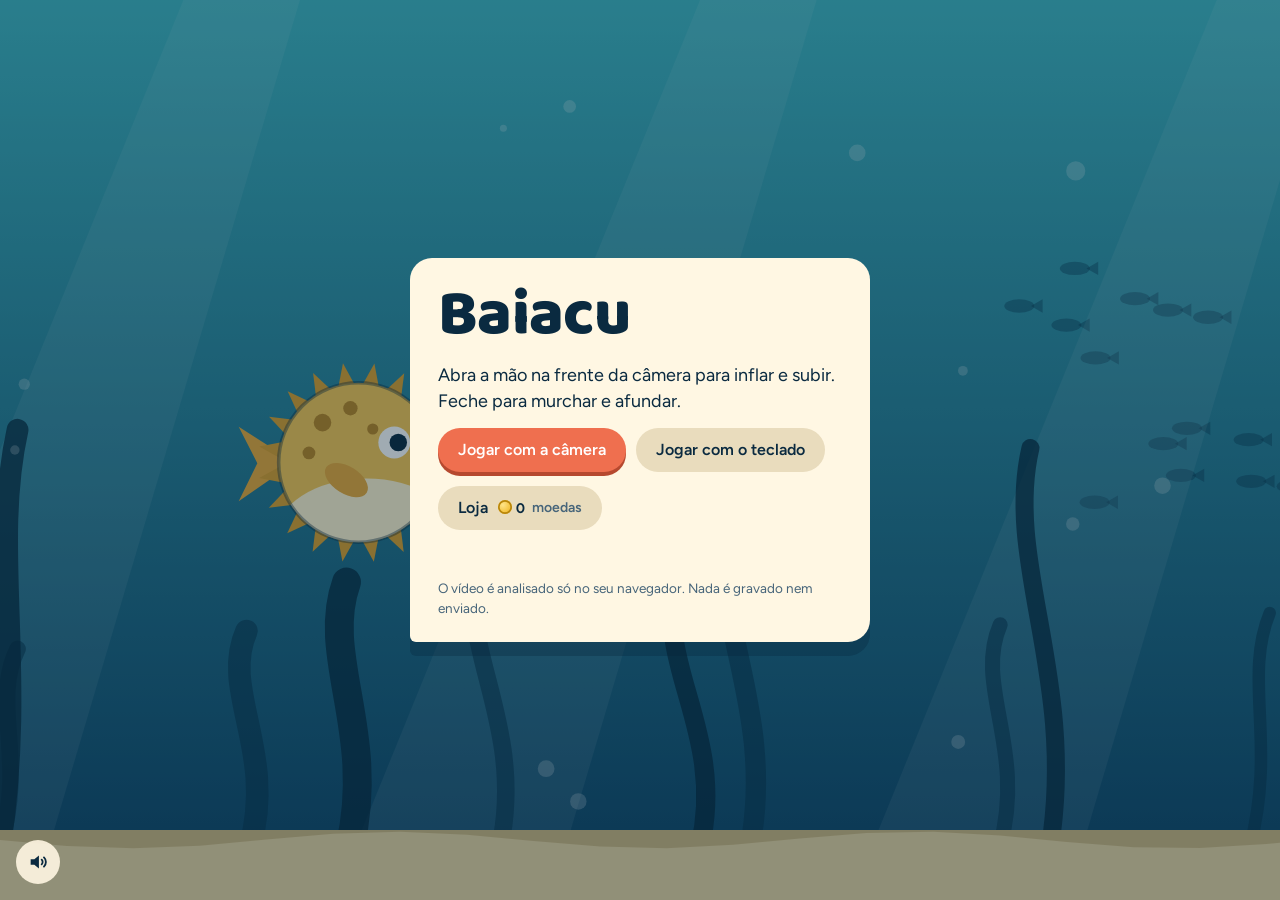
==== index.html @ 02e22b11 "Move arquivos para a raiz" ====
<!doctype html>
<html lang="pt-BR">
<head>
<meta charset="utf-8">
<meta name="viewport" content="width=device-width, initial-scale=1">
<title>Baiacu</title>
<link rel="preconnect" href="https://fonts.googleapis.com">
<link rel="stylesheet" href="https://fonts.googleapis.com/css2?family=Baloo+2:wght@600;800&family=Figtree:wght@400;600&display=swap">
<link rel="stylesheet" href="style.css">
</head>
<body>
<div id="stage">
  <canvas id="game" aria-label="Jogo Baiacu"></canvas>

  <button id="pauseBtn" hidden aria-label="Pausar">Pausar</button>

  <button id="soundBtn" aria-pressed="true" aria-label="Desligar o som">
    <svg viewBox="0 0 24 24" width="22" height="22" aria-hidden="true">
      <path d="M4 9h4l5-4v14l-5-4H4z" fill="currentColor"/>
      <g class="on" fill="none" stroke="currentColor" stroke-width="2" stroke-linecap="round">
        <path d="M16 9.5a3.5 3.5 0 0 1 0 5"/><path d="M18.5 7a7 7 0 0 1 0 10"/>
      </g>
      <g class="off" fill="none" stroke="currentColor" stroke-width="2" stroke-linecap="round">
        <path d="M16 9.5l5 5M21 9.5l-5 5"/>
      </g>
    </svg>
  </button>

  <div id="cam" hidden>
    <div id="camBox">
      <video id="video" playsinline muted></video>
      <canvas id="camOverlay" width="380" height="285"></canvas>
    </div>
    <div id="camInfo"><span>Abertura</span><div class="bar"><i id="camBar"></i></div><span id="camPct">0%</span></div>
  </div>

  <section id="tutorial" hidden aria-live="polite">
    <div id="tutGesture">
      <div id="tutStep" class="eyebrow">Passo 1 de 4</div>
      <h2 id="tutTitle">Mostre a mão para a câmera</h2>
      <p id="tutHint"></p>
      <p id="tutWarn" hidden>Não estou vendo a mão. Traga ela de volta para a frente da câmera.</p>
    </div>
    <div id="tutFinal" hidden>
      <div class="eyebrow">Pronto</div>
      <h2>Antes de mergulhar</h2>
      <ul>
        <li>Desvie dos corais. Nas <b>fendas estreitas</b> (rosa) o baiacu inflado não passa.</li>
        <li>Pegue as pérolas para ganhar pontos.</li>
        <li>Você tem 3 vidas.</li>
        <li id="tutPauseTip">Se a mão sair da câmera, o jogo pausa sozinho.</li>
      </ul>
    </div>
    <div class="bar" id="tutBarWrap"><i id="tutBar"></i></div>
    <div class="tut-foot">
      <button class="link" id="tutSkip">Pular tutorial</button>
      <button class="primary" id="tutGo" hidden>Começar</button>
    </div>
  </section>

  <section class="screen" id="screenStart">
    <div class="card">
      <h1>Baiacu</h1>
      <p class="lede">Abra a mão na frente da câmera para inflar e subir. Feche para murchar e afundar.</p>
      <div class="row">
        <button class="primary" id="btnCam">Jogar com a câmera</button>
        <button id="btnKeys">Jogar com o teclado</button>
      </div>
      <button class="shop-open" id="btnShopStart">Loja <span class="wallet"><i class="coin" aria-hidden="true"></i><b id="startCoins">0</b> moedas</span></button>
      <p class="status" id="startStatus" role="status"></p>
      <p class="fine">O vídeo é analisado só no seu navegador. Nada é gravado nem enviado.</p>
    </div>
  </section>

  <section class="screen" id="screenPause" hidden>
    <div class="card">
      <h2 id="pauseTitle">Cadê a mão?</h2>
      <p id="pauseText">Mostre a mão para a câmera para continuar.</p>
      <div class="row">
        <button class="primary" id="btnResume">Continuar</button>
        <button id="btnToKeys">Trocar para o teclado</button>
      </div>
    </div>
  </section>

  <section class="screen" id="screenOver" hidden>
    <div class="card">
      <h2>Fim de jogo</h2>
      <p class="badge" id="overRecord" hidden>Novo recorde!</p>
      <div class="score-line">
        <div><b id="overScore">0</b><span>Pontos</span></div>
        <div class="best"><b id="overBest">0</b><span>Recorde</span></div>
      </div>
      <dl class="earnings">
        <div><dt>Das pérolas</dt><dd><i class="coin" aria-hidden="true"></i><span id="overPearlCoins">+0</span></dd></div>
        <div><dt>Da pontuação</dt><dd><i class="coin" aria-hidden="true"></i><span id="overScoreCoins">+0</span></dd></div>
        <div class="total"><dt>Saldo</dt><dd><i class="coin" aria-hidden="true"></i><span id="overCoins">0</span></dd></div>
      </dl>
      <div class="row">
        <button class="primary" id="btnAgain">Jogar de novo</button>
        <button id="btnTutAgain">Rever tutorial</button>
        <button id="btnShopOver">Loja</button>
      </div>
    </div>
  </section>

  <section class="screen" id="screenShop" hidden aria-labelledby="shopTitle">
    <div class="card shop">
      <div class="shop-head">
        <h2 id="shopTitle">Loja</h2>
        <span class="wallet" aria-live="polite"><i class="coin" aria-hidden="true"></i><b id="shopCoins">0</b> moedas</span>
      </div>
      <div class="shop-body">
        <canvas id="shopPreview" width="220" height="220" role="img" aria-label="Seu baiacu com o que está equipado"></canvas>
        <div class="shop-main">
          <div class="tabs" id="shopTabs" role="tablist" aria-label="Categorias">
            <button role="tab" id="tabCores" aria-selected="true" aria-controls="shopList">Cores</button>
            <button role="tab" id="tabRoupas" aria-selected="false" aria-controls="shopList" tabindex="-1">Roupas</button>
          </div>
          <div id="shopList" role="tabpanel" aria-label="Itens"></div>
        </div>
      </div>
      <div class="shop-foot">
        <span class="fine">Pérola: 1 moeda na hora. Fim de partida: 10 pontos viram 5 moedas.</span>
        <button id="shopBack">Voltar</button>
      </div>
    </div>
  </section>
</div>

<script src="audio.js"></script>
<script src="loja.js"></script>
<script src="game.js"></script>
</body>
</html>
---- style.css ----
/* Layout: o canvas ocupa a janela inteira; cartões de papel flutuam sobre a água. */
:root {
  color-scheme: dark;
  --agua-raso: #3fb6c2;
  --agua-fundo: #0c3f63;
  --areia: #e7d3a1;
  --papel: #fff7e3;
  --tinta: #0a2a40;
  --tinta-suave: #47657a;
  --coral: #ef6f4f;
  --baiacu: #f4c653;
  --foco: #ffe08a;
  --display: "Baloo 2", "Trebuchet MS", system-ui, sans-serif;
  --texto: "Figtree", "Segoe UI", system-ui, sans-serif;
}
* { box-sizing: border-box; }
html, body { height: 100%; margin: 0; }
body {
  background: var(--agua-fundo);
  color: var(--tinta);
  font-family: var(--texto);
  font-size: 16px;
  line-height: 1.45;
  overflow: hidden;
}
[hidden] { display: none !important; }

#stage {
  position: fixed; inset: 0;
  display: grid; place-items: center;
  background: linear-gradient(var(--agua-raso) 0 50%, #cdb67f 50% 100%);
  touch-action: none; user-select: none;
}
#game { display: block; }

/* ---------- cartões ---------- */
.screen {
  position: absolute; inset: 0;
  display: grid; place-items: center;
  padding: 16px;
  background: rgba(6, 34, 54, .38);
}
.card {
  width: min(460px, 100%);
  background: var(--papel);
  border-radius: 22px 22px 22px 6px;
  padding: 26px 28px 24px;
  box-shadow: 0 14px 0 rgba(6, 34, 54, .28);
  display: flex; flex-direction: column; gap: 14px;
}
.card h1, .card h2 {
  font-family: var(--display); font-weight: 800; line-height: 1;
  margin: 0; text-wrap: balance;
}
.card h1 { font-size: clamp(44px, 9vw, 64px); letter-spacing: -.01em; }
.card h2 { font-size: 32px; }
.card p { margin: 0; }
.lede { font-size: 18px; }
.fine { font-size: 13.5px; color: var(--tinta-suave); }
.status { font-size: 14.5px; font-weight: 600; color: #a13a1e; min-height: 1.45em; }
.status.ok { color: var(--tinta-suave); }
.row { display: flex; flex-wrap: wrap; gap: 10px; }

button {
  font: 600 16px/1 var(--texto);
  border: 0; border-radius: 999px;
  padding: 14px 20px; cursor: pointer;
  color: var(--tinta); background: #e9dcbd;
}
button.primary { background: var(--coral); color: #fff; box-shadow: 0 4px 0 #b6492f; }
button.primary:active { transform: translateY(2px); box-shadow: 0 2px 0 #b6492f; }
button.link { background: none; padding: 6px 2px; text-decoration: underline; color: var(--tinta-suave); }
button:disabled { opacity: .55; cursor: progress; }
button:focus-visible { outline: 3px solid var(--foco); outline-offset: 3px; }

.score-line { display: flex; gap: 28px; font-family: var(--display); }
.score-line div { display: flex; flex-direction: column; }
.score-line b { font-size: 46px; line-height: 1; font-weight: 800; font-variant-numeric: tabular-nums; }
.score-line span { font: 600 12px var(--texto); letter-spacing: .08em; text-transform: uppercase; color: var(--tinta-suave); }
#screenOver.record .best b { color: var(--coral); }
.badge {
  align-self: flex-start;
  font: 800 15px/1 var(--display); letter-spacing: .02em;
  padding: 7px 12px 5px; border-radius: 99px;
  background: var(--baiacu); color: var(--tinta);
}

/* ---------- tutorial ---------- */
#tutorial {
  position: absolute; right: 16px; top: 16px;
  width: min(400px, calc(100% - 32px));
  background: var(--papel);
  border-radius: 18px 18px 18px 6px;
  padding: 16px 20px 16px;
  box-shadow: 0 8px 0 rgba(6, 34, 54, .25);
  display: flex; flex-direction: column; gap: 8px;
}
.eyebrow { font: 600 12px var(--texto); letter-spacing: .08em; text-transform: uppercase; color: var(--tinta-suave); }
#tutorial h2 { font: 800 26px/1.05 var(--display); margin: 2px 0 6px; }
#tutWarn { margin: 0; font-weight: 600; color: #a13a1e; }
#tutHint { margin: 0; }
.bar { height: 10px; border-radius: 99px; background: #e4d6b3; overflow: hidden; }
.bar i { display: block; height: 100%; width: 0; background: var(--coral); border-radius: 99px; }
#tutFinal ul { margin: 0; padding-left: 20px; display: flex; flex-direction: column; gap: 4px; }
.tut-foot { display: flex; justify-content: space-between; align-items: center; gap: 10px; }

/* ---------- câmera ---------- */
#cam {
  position: absolute; right: 16px; bottom: 16px;
  width: clamp(120px, 20vw, 190px);
  display: flex; flex-direction: column; gap: 6px;
  pointer-events: none; z-index: 5;   /* fica acima das telas, para a pessoa se ver ao voltar com a mão */
}
#camBox {
  position: relative; aspect-ratio: 4 / 3;
  border-radius: 14px; overflow: hidden;
  border: 3px solid var(--papel); background: #06263a;
}
#camBox.lost { border-color: var(--coral); }
#video, #camOverlay {
  position: absolute; inset: 0; width: 100%; height: 100%;
  object-fit: cover; transform: scaleX(-1);
}
#camInfo {
  display: flex; align-items: center; gap: 8px;
  font: 600 12px var(--texto); color: var(--papel);
  background: rgba(6, 34, 54, .78); border-radius: 99px; padding: 5px 10px;
}
#camInfo .bar { flex: 1; height: 8px; background: rgba(255,247,227,.3); }
#camInfo .bar i { background: var(--baiacu); }
#camPct { min-width: 4ch; text-align: right; font-variant-numeric: tabular-nums; }

#pauseBtn {
  position: absolute; right: 16px; top: 16px;
  padding: 10px 14px; background: rgba(255,247,227,.9);
}
/* ---------- moedas ---------- */
.coin {
  display: inline-block; width: 1em; height: 1em; border-radius: 50%;
  vertical-align: -.14em; margin-right: .3em;
  background: radial-gradient(circle at 35% 35%, #ffe58a, #f5c542 55%, #d9a425);
  box-shadow: inset 0 0 0 .12em #b8860b;
}
.wallet { font-weight: 600; color: var(--tinta-suave); white-space: nowrap; }
.wallet b { color: var(--tinta); font-variant-numeric: tabular-nums; margin-right: .25em; }
.shop-open { align-self: flex-start; display: inline-flex; gap: 10px; align-items: center; }
.shop-open .wallet { font-size: 14px; }

.earnings { display: flex; flex-wrap: wrap; gap: 6px 22px; margin: 0; padding: 12px 14px; border-radius: 14px; background: #f3e8cc; }
.earnings div { display: flex; flex-direction: column; }
.earnings dt { font: 600 12px var(--texto); letter-spacing: .06em; text-transform: uppercase; color: var(--tinta-suave); }
.earnings dd { margin: 0; font: 800 22px/1.2 var(--display); font-variant-numeric: tabular-nums; }
.earnings .total { margin-left: auto; }

/* ---------- loja ---------- */
.card.shop {
  width: min(780px, 100%);
  max-height: calc(100vh - 32px); max-height: calc(100dvh - 32px);
  padding: 20px 22px; gap: 12px;
}
.shop-head { display: flex; align-items: baseline; justify-content: space-between; gap: 12px; flex-wrap: wrap; }
.shop-body { display: flex; gap: 18px; min-height: 0; flex: 1; }
#shopPreview {
  flex: none; width: 110px; height: 110px; align-self: flex-start;
  border-radius: 18px; background: linear-gradient(var(--agua-raso), var(--agua-fundo));
}
.shop-main { display: flex; flex-direction: column; gap: 10px; min-width: 0; min-height: 0; flex: 1; }
.tabs { display: flex; gap: 6px; }
.tabs [role="tab"] { padding: 10px 16px; background: transparent; box-shadow: inset 0 0 0 2px #e4d6b3; }
.tabs [aria-selected="true"] { background: var(--tinta); color: var(--papel); box-shadow: none; }
#shopList { overflow-y: auto; min-height: 0; flex: 1; padding: 2px 4px 4px 2px; }
#shopList h3 { font: 800 18px var(--display); margin: 8px 0 6px; }
#shopList h3:first-child { margin-top: 0; }
.grid { display: grid; grid-template-columns: repeat(auto-fill, minmax(210px, 1fr)); gap: 10px; }
.item {
  display: grid; grid-template-columns: 72px 1fr; grid-template-rows: auto auto; gap: 4px 10px;
  align-items: center; padding: 8px 10px 10px 8px; border-radius: 14px;
  background: #f3e8cc;
}
.item.is-on { background: #fde9a6; box-shadow: inset 0 0 0 2px var(--baiacu); }
.thumb { grid-row: 1 / 3; width: 72px; height: 72px; border-radius: 12px; background: linear-gradient(var(--agua-raso), var(--agua-fundo)); }
.item-info { display: flex; flex-direction: column; gap: 2px; min-width: 0; }
.item-info b { font-size: 14.5px; line-height: 1.2; }
.price { font-size: 14px; font-weight: 600; font-variant-numeric: tabular-nums; }
.tag { font: 600 11px var(--texto); letter-spacing: .06em; text-transform: uppercase; color: #8a5d00; }
.buy { padding: 8px 12px; font-size: 14px; }
.buy.comprar { background: var(--coral); color: #fff; }
.buy.equipar { background: var(--tinta); color: var(--papel); }
.buy.tirar { background: transparent; box-shadow: inset 0 0 0 2px var(--tinta-suave); }
.buy:disabled { cursor: not-allowed; opacity: 1; }
.buy.falta { background: #e9dcbd; color: #7d6a45; }
.buy.equipado { background: transparent; color: #8a5d00; }
.shop-foot { display: flex; align-items: center; justify-content: space-between; gap: 12px; flex-wrap: wrap; }
@media (max-width: 560px) {
  .shop-body { flex-direction: column; }
  #shopPreview { align-self: center; width: 90px; height: 90px; }
}

/* Botão de som: sempre visível, acima das telas. */
#soundBtn {
  position: absolute; left: 16px; bottom: 16px; z-index: 6;
  width: 44px; height: 44px; padding: 0;
  display: grid; place-items: center;
  background: rgba(255,247,227,.9); color: var(--tinta);
}
#soundBtn[aria-pressed="true"] .off,
#soundBtn[aria-pressed="false"] .on { display: none; }
#soundBtn[aria-pressed="false"] { background: rgba(255,247,227,.6); }

@media (prefers-reduced-motion: reduce) { * { animation: none !important; transition: none !important; } }
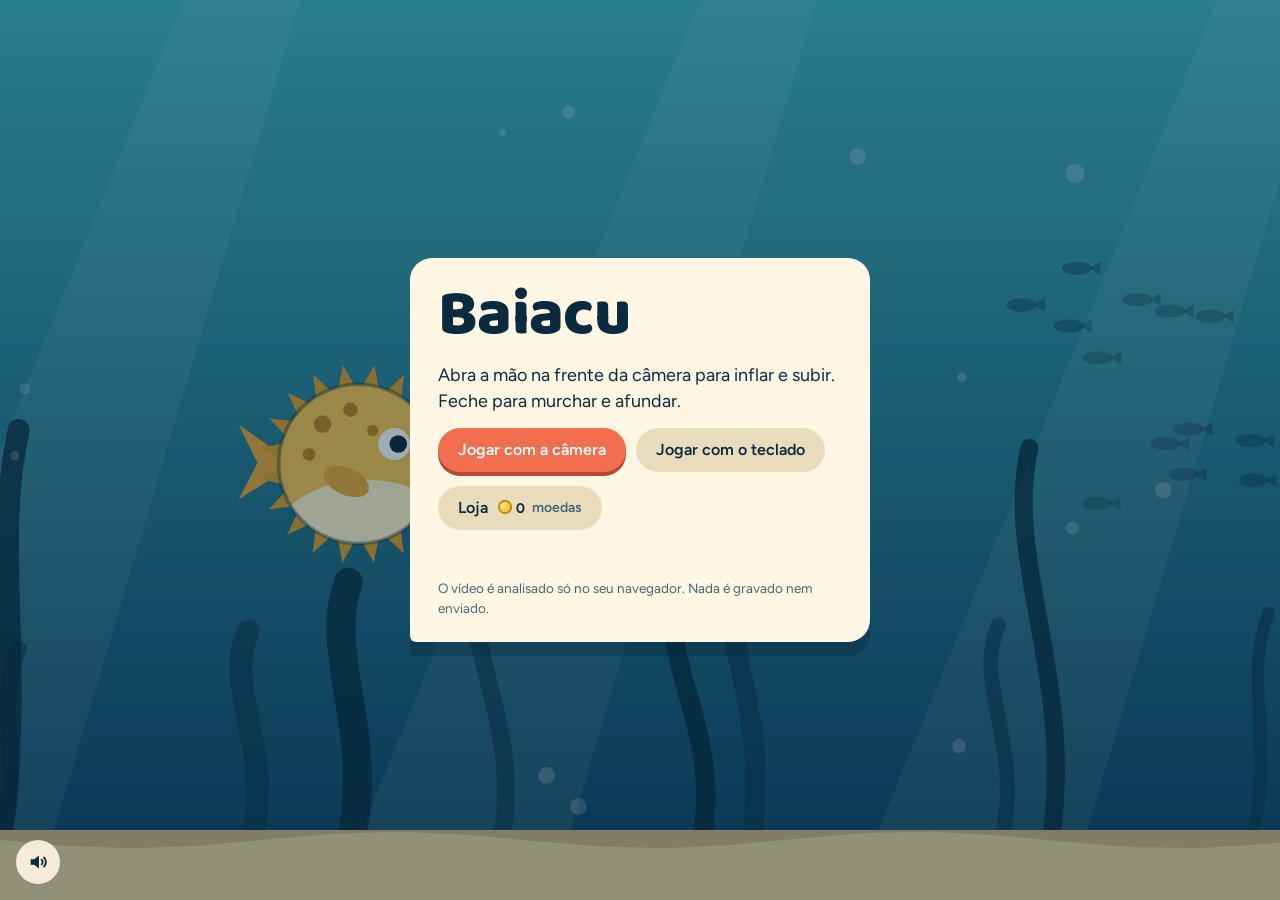
==== commit ed24c909: "trocar de modo" ====
--- a/index.html
+++ b/index.html
@@ -79,7 +79,9 @@
       <div class="row">
         <button class="primary" id="btnResume">Continuar</button>
         <button id="btnToKeys">Trocar para o teclado</button>
+        <button id="btnToCam" hidden>Trocar para a câmera</button>
       </div>
+      <p class="status" id="pauseStatus" role="status"></p>
     </div>
   </section>
 
@@ -100,6 +102,10 @@
         <button class="primary" id="btnAgain">Jogar de novo</button>
         <button id="btnTutAgain">Rever tutorial</button>
         <button id="btnShopOver">Loja</button>
+      </div>
+      <div class="mode-switch">
+        <button class="link" id="btnSwitchOver">Jogar com a câmera</button>
+        <p class="status" id="overStatus" role="status"></p>
       </div>
     </div>
   </section>
--- a/style.css
+++ b/style.css
@@ -60,6 +60,8 @@
 .status { font-size: 14.5px; font-weight: 600; color: #a13a1e; min-height: 1.45em; }
 .status.ok { color: var(--tinta-suave); }
 .row { display: flex; flex-wrap: wrap; gap: 10px; }
+.mode-switch { display: flex; flex-wrap: wrap; align-items: center; gap: 4px 12px; margin-top: -6px; }
+#pauseStatus:empty, #overStatus:empty { display: none; }
 
 button {
   font: 600 16px/1 var(--texto);
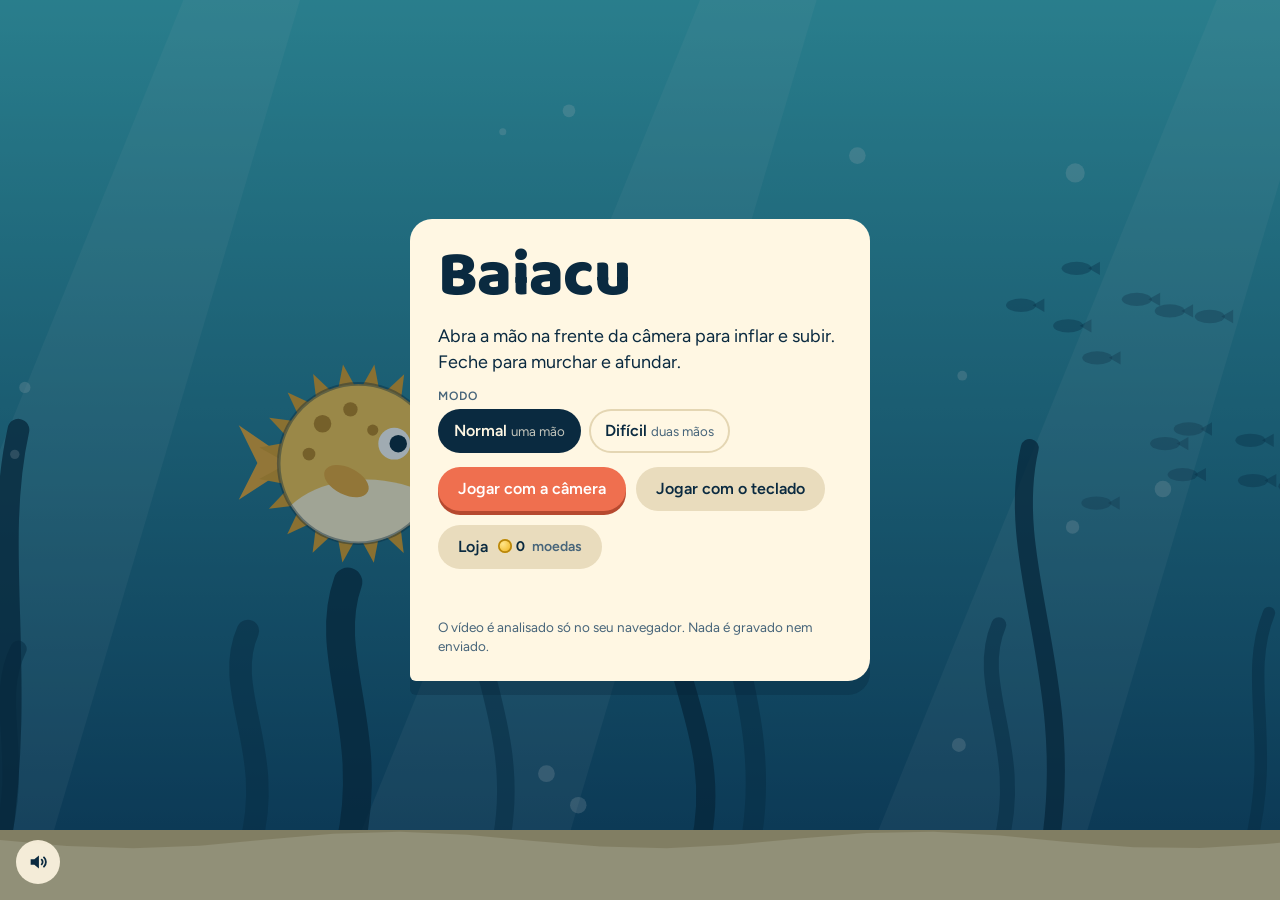
==== commit 69381d6f: "Fix: reiniciar e voltar para o menu" ====
--- a/index.html
+++ b/index.html
@@ -11,7 +11,7 @@
 <body>
 <div id="stage">
   <canvas id="game" aria-label="Jogo Baiacu"></canvas>
-
+ta 
   <button id="pauseBtn" hidden aria-label="Pausar">Pausar</button>
 
   <button id="soundBtn" aria-pressed="true" aria-label="Desligar o som">
@@ -31,7 +31,8 @@
       <video id="video" playsinline muted></video>
       <canvas id="camOverlay" width="380" height="285"></canvas>
     </div>
-    <div id="camInfo"><span>Abertura</span><div class="bar"><i id="camBar"></i></div><span id="camPct">0%</span></div>
+    <div class="cam-info"><span>Abertura</span><div class="bar"><i id="camBar"></i></div><span id="camPct">0%</span></div>
+    <div class="cam-info alt" id="camInfoY" hidden><span>Altura</span><div class="bar"><i id="camBarY"></i></div><span id="camPctY">0%</span></div>
   </div>
 
   <section id="tutorial" hidden aria-live="polite">
@@ -61,11 +62,27 @@
   <section class="screen" id="screenStart">
     <div class="card">
       <h1>Baiacu</h1>
-      <p class="lede">Abra a mão na frente da câmera para inflar e subir. Feche para murchar e afundar.</p>
+      <p class="lede" id="startLede">Abra a mão na frente da câmera para inflar e subir. Feche para murchar e afundar.</p>
+      <fieldset class="pick">
+        <legend>Modo</legend>
+        <div class="pills">
+          <label><input type="radio" name="modo" value="normal" checked><span>Normal <small>uma mão</small></span></label>
+          <label><input type="radio" name="modo" value="dificil"><span>Difícil <small>duas mãos</small></span></label>
+        </div>
+      </fieldset>
+      <fieldset class="pick" id="pickHand" hidden>
+        <legend>Mão que controla a altura</legend>
+        <div class="pills">
+          <label><input type="radio" name="altura" value="esq"><span>Esquerda</span></label>
+          <label><input type="radio" name="altura" value="dir" checked><span>Direita</span></label>
+        </div>
+        <p class="fine" id="pickHandNote"></p>
+      </fieldset>
       <div class="row">
         <button class="primary" id="btnCam">Jogar com a câmera</button>
         <button id="btnKeys">Jogar com o teclado</button>
       </div>
+      <p class="fine" id="hardKeysNote" hidden>O modo difícil é só com a câmera.</p>
       <button class="shop-open" id="btnShopStart">Loja <span class="wallet"><i class="coin" aria-hidden="true"></i><b id="startCoins">0</b> moedas</span></button>
       <p class="status" id="startStatus" role="status"></p>
       <p class="fine">O vídeo é analisado só no seu navegador. Nada é gravado nem enviado.</p>
@@ -80,6 +97,10 @@
         <button class="primary" id="btnResume">Continuar</button>
         <button id="btnToKeys">Trocar para o teclado</button>
         <button id="btnToCam" hidden>Trocar para a câmera</button>
+      </div>
+      <div class="mode-switch">
+        <button class="link" id="btnRestart">Reiniciar partida</button>
+        <button class="link" id="btnMenu">Voltar ao menu principal</button>
       </div>
       <p class="status" id="pauseStatus" role="status"></p>
     </div>
@@ -105,6 +126,7 @@
       </div>
       <div class="mode-switch">
         <button class="link" id="btnSwitchOver">Jogar com a câmera</button>
+        <button class="link" id="btnModeOver">Modo normal: mudar</button>
         <p class="status" id="overStatus" role="status"></p>
       </div>
     </div>
--- a/style.css
+++ b/style.css
@@ -60,6 +60,17 @@
 .status { font-size: 14.5px; font-weight: 600; color: #a13a1e; min-height: 1.45em; }
 .status.ok { color: var(--tinta-suave); }
 .row { display: flex; flex-wrap: wrap; gap: 10px; }
+/* ---------- escolha do modo ---------- */
+.pick { border: 0; margin: 0; padding: 0; display: flex; flex-direction: column; gap: 6px; min-width: 0; }
+.pick legend { padding: 0; margin-bottom: 6px; font: 600 12px var(--texto); letter-spacing: .08em; text-transform: uppercase; color: var(--tinta-suave); }
+.pills { display: flex; flex-wrap: wrap; gap: 8px; }
+.pills label { position: relative; cursor: pointer; }
+.pills input { position: absolute; opacity: 0; inset: 0; margin: 0; cursor: pointer; }
+.pills span { display: inline-block; padding: 10px 16px; border-radius: 999px; font-weight: 600; box-shadow: inset 0 0 0 2px #e4d6b3; }
+.pills small { font-weight: 400; color: var(--tinta-suave); }
+.pills input:checked + span { background: var(--tinta); color: var(--papel); box-shadow: none; }
+.pills input:checked + span small { color: rgba(255,247,227,.75); }
+.pills input:focus-visible + span { outline: 3px solid var(--foco); outline-offset: 3px; }
 .mode-switch { display: flex; flex-wrap: wrap; align-items: center; gap: 4px 12px; margin-top: -6px; }
 #pauseStatus:empty, #overStatus:empty { display: none; }
 
@@ -123,14 +134,15 @@
   position: absolute; inset: 0; width: 100%; height: 100%;
   object-fit: cover; transform: scaleX(-1);
 }
-#camInfo {
+#cam .cam-info {
   display: flex; align-items: center; gap: 8px;
   font: 600 12px var(--texto); color: var(--papel);
   background: rgba(6, 34, 54, .78); border-radius: 99px; padding: 5px 10px;
 }
-#camInfo .bar { flex: 1; height: 8px; background: rgba(255,247,227,.3); }
-#camInfo .bar i { background: var(--baiacu); }
-#camPct { min-width: 4ch; text-align: right; font-variant-numeric: tabular-nums; }
+#cam .cam-info .bar { flex: 1; height: 8px; background: rgba(255,247,227,.3); }
+#cam .cam-info .bar i { background: var(--baiacu); }
+#cam .cam-info.alt .bar i { background: #7fd6ff; }   /* mesma cor do esqueleto da mão da altura */
+#camPct, #camPctY { min-width: 4ch; text-align: right; font-variant-numeric: tabular-nums; }
 
 #pauseBtn {
   position: absolute; right: 16px; top: 16px;
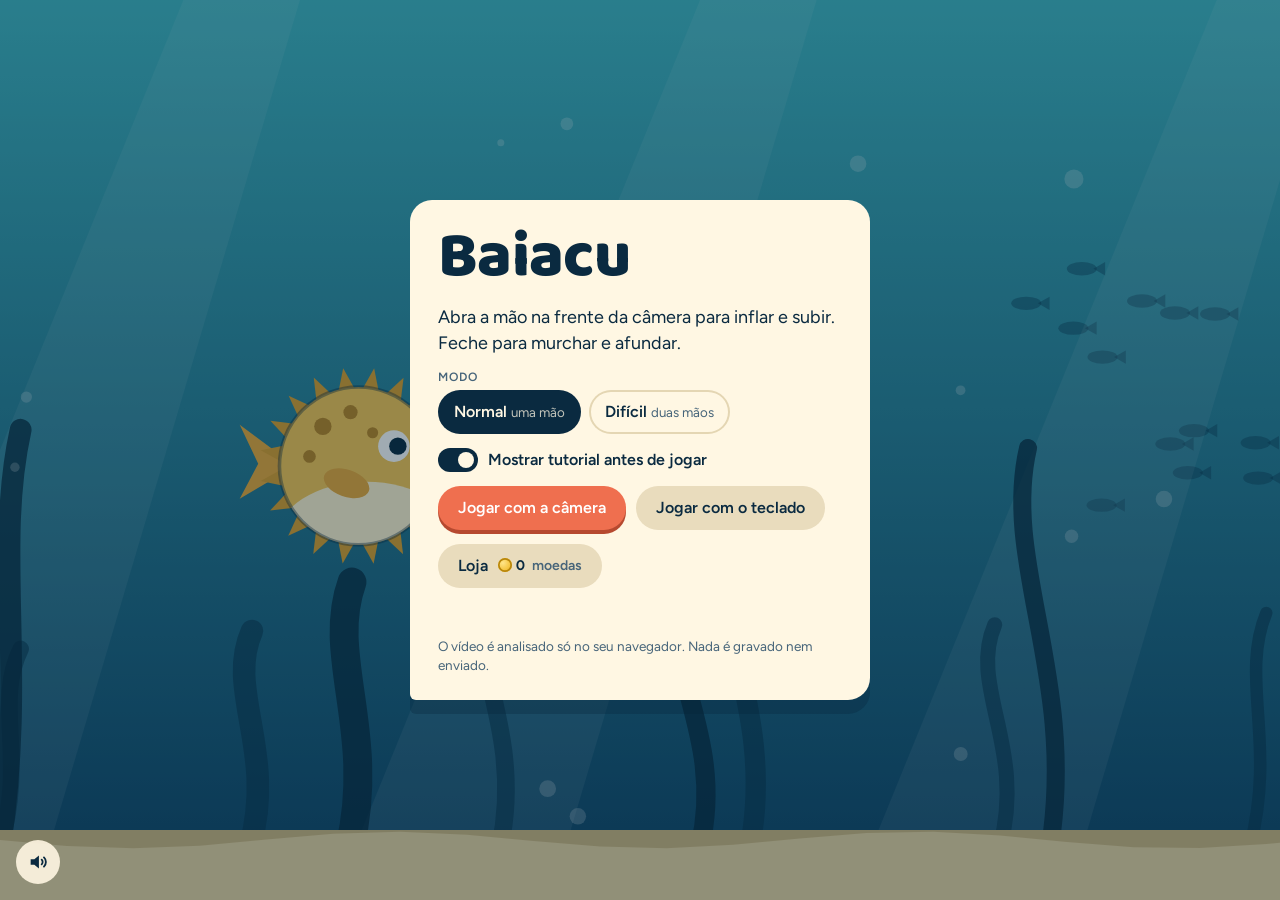
==== commit c0e1ca2e: "Fix: switch para tutorial" ====
--- a/index.html
+++ b/index.html
@@ -78,6 +78,11 @@
         </div>
         <p class="fine" id="pickHandNote"></p>
       </fieldset>
+      <label class="switch">
+        <input type="checkbox" id="tutToggle" role="switch" checked>
+        <span class="track" aria-hidden="true"></span>
+        <span>Mostrar tutorial antes de jogar</span>
+      </label>
       <div class="row">
         <button class="primary" id="btnCam">Jogar com a câmera</button>
         <button id="btnKeys">Jogar com o teclado</button>
--- a/style.css
+++ b/style.css
@@ -71,6 +71,13 @@
 .pills input:checked + span { background: var(--tinta); color: var(--papel); box-shadow: none; }
 .pills input:checked + span small { color: rgba(255,247,227,.75); }
 .pills input:focus-visible + span { outline: 3px solid var(--foco); outline-offset: 3px; }
+.switch { position: relative; display: inline-flex; align-items: center; gap: 10px; cursor: pointer; font-weight: 600; align-self: flex-start; }
+.switch input { position: absolute; opacity: 0; inset: 0; margin: 0; cursor: pointer; }
+.switch .track { flex: none; position: relative; width: 40px; height: 24px; border-radius: 999px; box-shadow: inset 0 0 0 2px #e4d6b3; transition: background .15s; }
+.switch .track::after { content: ''; position: absolute; top: 4px; left: 4px; width: 16px; height: 16px; border-radius: 50%; background: #e4d6b3; transition: transform .15s, background .15s; }
+.switch input:checked + .track { background: var(--tinta); box-shadow: none; }
+.switch input:checked + .track::after { transform: translateX(16px); background: var(--papel); }
+.switch input:focus-visible + .track { outline: 3px solid var(--foco); outline-offset: 3px; }
 .mode-switch { display: flex; flex-wrap: wrap; align-items: center; gap: 4px 12px; margin-top: -6px; }
 #pauseStatus:empty, #overStatus:empty { display: none; }
 
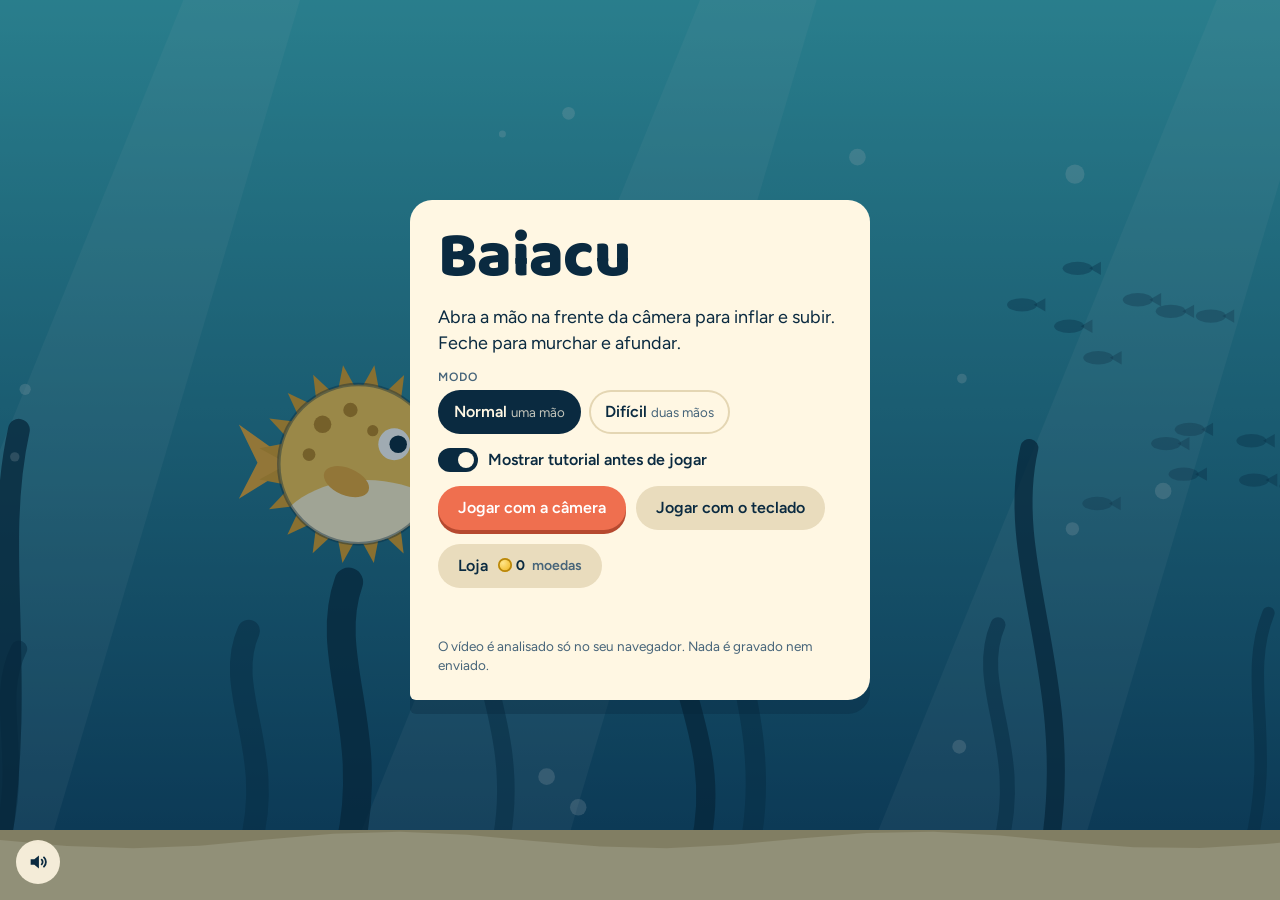
==== commit be06de5e: "Fix: dificuldade dificil" ====
--- a/index.html
+++ b/index.html
@@ -49,6 +49,7 @@
         <li>Desvie dos corais. Nas <b>fendas estreitas</b> (rosa) o baiacu inflado não passa.</li>
         <li>Pegue as pérolas para ganhar pontos.</li>
         <li>Você tem 3 vidas.</li>
+        <li id="tutHardTip" hidden>No modo difícil, novos perigos vão aparecendo conforme você avança.</li>
         <li id="tutPauseTip">Se a mão sair da câmera, o jogo pausa sozinho.</li>
       </ul>
     </div>
